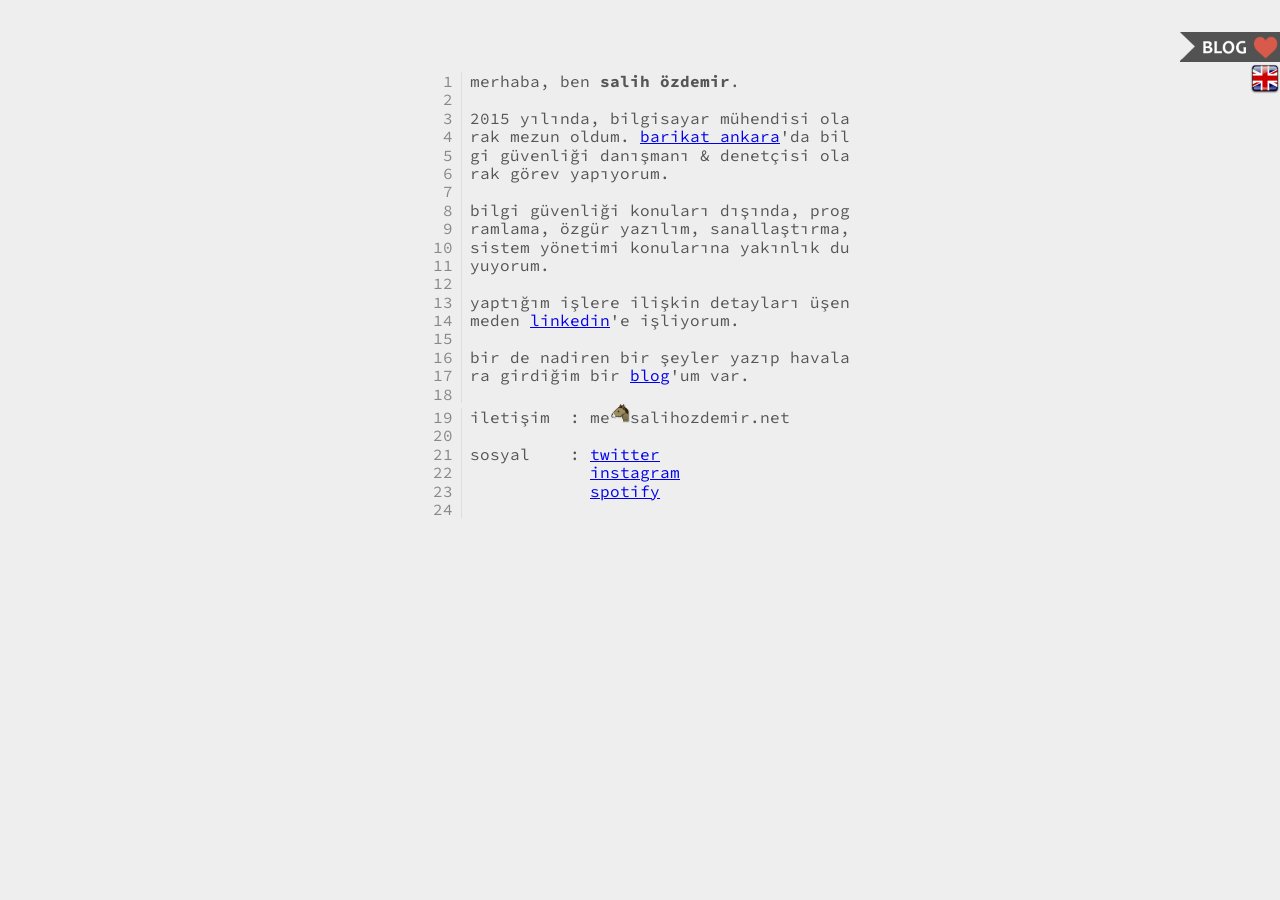
==== index.html @ 4b08b8d2 "typo" ====
<!DOCTYPE html>
<html lang="tr"><head prefix="og:http://ogp.me/ns#"><meta http-equiv="Content-Type" content="text/html; charset=UTF-8">

<meta name="theme-color" content="#4285f4">
<meta name="msapplication-navbutton-color" content="#4285f4">
<meta name="apple-mobile-web-app-status-bar-style" content="#4285f4">
<meta http-equiv="X-UA-Compatible" content="IE=edge">
<meta name="viewport" content="width=device-width">
<title>salih özdemir | ana sayfa</title>
<meta name="description" content="salih özdemir">
<meta name="author" content="salih özdemir">
<meta property="og:url" content="https://salihozdemir.net">
<meta property="og:image" content="https://salihozdemir.net/img/ben.png">
<meta property="og:description" content="kişisel web sayfası">
<meta property="og:title" content="salih özdemir | ana sayfa">
<meta name="twitter:url" content="https://salihozdemir.net">
<meta name="twitter:image" content="https://salihozdemir.net/img/ben.png">
<meta name="twitter:description" content="kişisel web sayfası">
<meta name="twitter:title" content="salih özdemir | ana sayfa">
<link rel="canonical" href="https://salihozdemir.net">
<link rel="image_src" href="https://salihozdemir.net/img/ben.png">
<link rel="shortcut icon" href="https://salihozdemir.net/img/ben.png">

<style>
@import url('https://fonts.googleapis.com/css?family=Source+Code+Pro');
* { margin: 0; padding: 0; }
body { background-color: #eee; color: #555; }
pre { font-family: 'Source Code Pro', monospace; width: 45ch; margin: 4em auto; padding: .5em; line-height: 0; counter-reset: line; }
pre span { display: block; line-height: 1.15rem; }
pre span:before { counter-increment: line; content: counter(line); display: inline-block; border-right: 1px solid #ddd; width: 3ch; padding: 0 .5em; margin-right: .5em; color: #888; text-align: right; }
pre a { cursor: text; }
#no_1 { animation: cursor 1.5s infinite cubic-bezier(1,0,1,0); }
@keyframes cursor { 0% { background-color: #eee; } 20% { background-color: #555; } 40% { background-color: #eee; } 60% { background-color: #eee; } 80% { background-color: #555; } }
</style>
</head>

<body>
<a target="_blank" href="/blog" style="display: inline-block; position: fixed; right: 0; top: 2em; z-index:999999;"><img width="100" height="30" srcset="img/blog_navi.png"></a>
<a href="/en" style="display: inline-block; position: fixed; right: 0; top: 4em; z-index:999999;"><img width="30" height="30" srcset="img/en_navi.png"></a>
<pre>
<span>merhaba, ben <b>salih özdemir</b>.</span>
<span></span>
<span>2015 yılında, bilgisayar mühendisi ola</span>
<span>rak mezun oldum. <a target="_blank" href="http://barikat.com.tr">barikat ankara</a>'da bil</span>
<span>gi güvenliği danışmanı & denetçisi ola</span>
<span>rak görev yapıyorum.</span>
<span></span>
<span>bilgi güvenliği konuları dışında, prog</span>
<span>ramlama, özgür yazılım, sanallaştırma,</span>
<span>sistem yönetimi konularına yakınlık du</span>
<span>yuyorum.</span>
<span></span>
<span>yaptığım işlere ilişkin detayları üşen</span>
<span>meden <a target="_blank" href="https://linkedin.com/in/salihozdemir">linkedin</a>'e işliyorum.</span>
<span></span>
<span>bir de nadiren bir şeyler yazıp havala</span>
<span>ra girdiğim bir <a target="_blank" href="https://salihozdemir.net/blog">blog</a>'um var.</span>
<span></span>
<span>iletişim  : me<img width="20" height="20" srcset="img/at.png">salihozdemir.net</span>
<span></span>
<span>sosyal    : <a target="_blank" href="https://twitter.com/salihozdemir">twitter</a></span>
<span>            <a target="_blank" href="https://instagram.com/salihozd">instagram</a></span>
<span>            <a target="_blank" href="https://open.spotify.com/user/salihozdemir">spotify</a></span>
<span><a id="no_1"> </a></span>
</pre>
</body>

<!-- Global Site Tag (gtag.js) - Google Analytics -->
<script async src="https://www.googletagmanager.com/gtag/js?id=UA-9463930-6"></script>
<script>
  window.dataLayer = window.dataLayer || [];
  function gtag(){dataLayer.push(arguments)};
  gtag('js', new Date());

  gtag('config', 'UA-9463930-6');
</script>

</html>
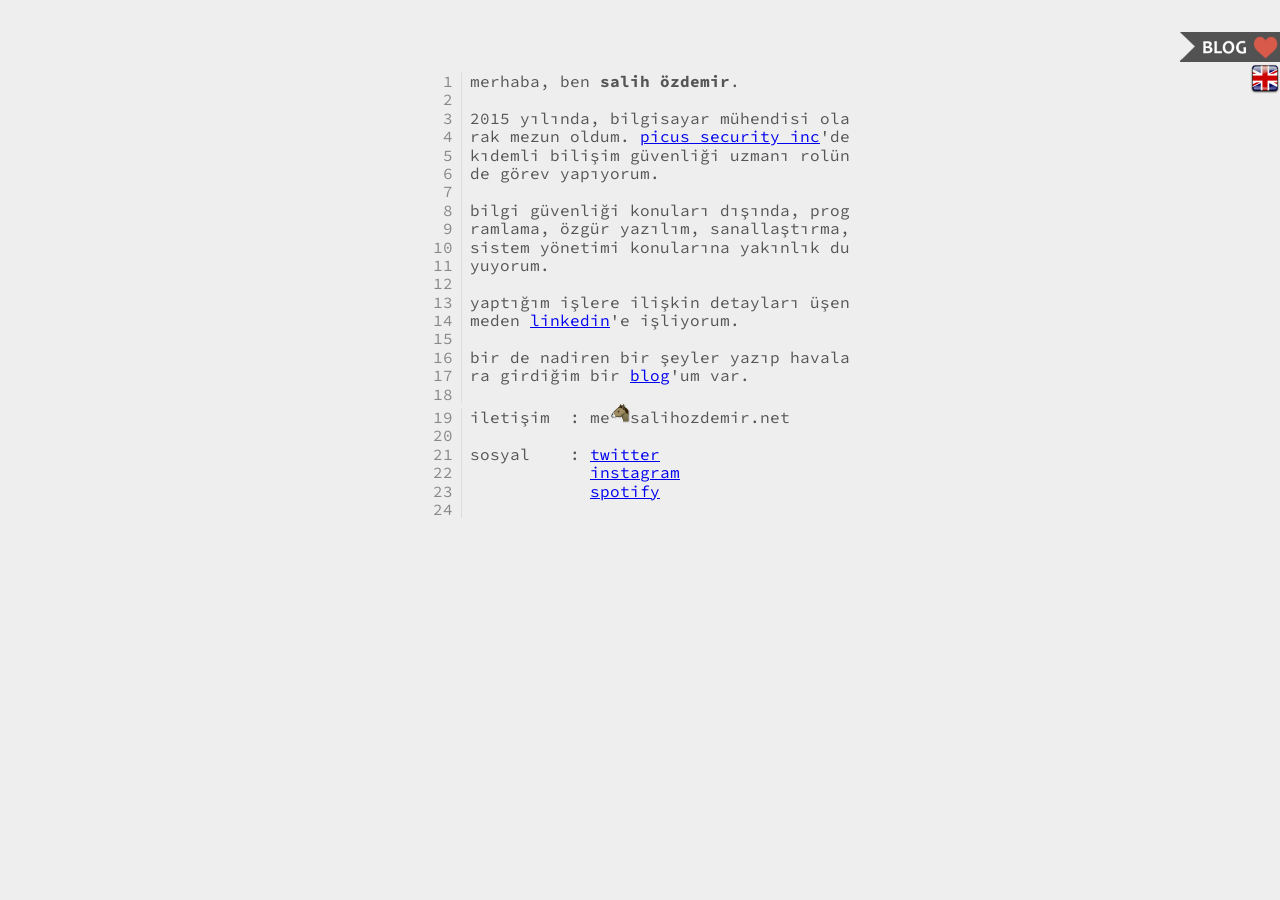
==== commit 8af91a55: "replaced barikat to picus" ====
--- a/index.html
+++ b/index.html
@@ -41,9 +41,9 @@
 <span>merhaba, ben <b>salih özdemir</b>.</span>
 <span></span>
 <span>2015 yılında, bilgisayar mühendisi ola</span>
-<span>rak mezun oldum. <a target="_blank" href="http://barikat.com.tr">barikat ankara</a>'da bil</span>
-<span>gi güvenliği danışmanı & denetçisi ola</span>
-<span>rak görev yapıyorum.</span>
+<span>rak mezun oldum. <a target="_blank" href="https://www.picussecurity.com">picus security inc</a>'de</span>
+<span>kıdemli bilişim güvenliği uzmanı rolün</span>
+<span>de görev yapıyorum.</span>
 <span></span>
 <span>bilgi güvenliği konuları dışında, prog</span>
 <span>ramlama, özgür yazılım, sanallaştırma,</span>
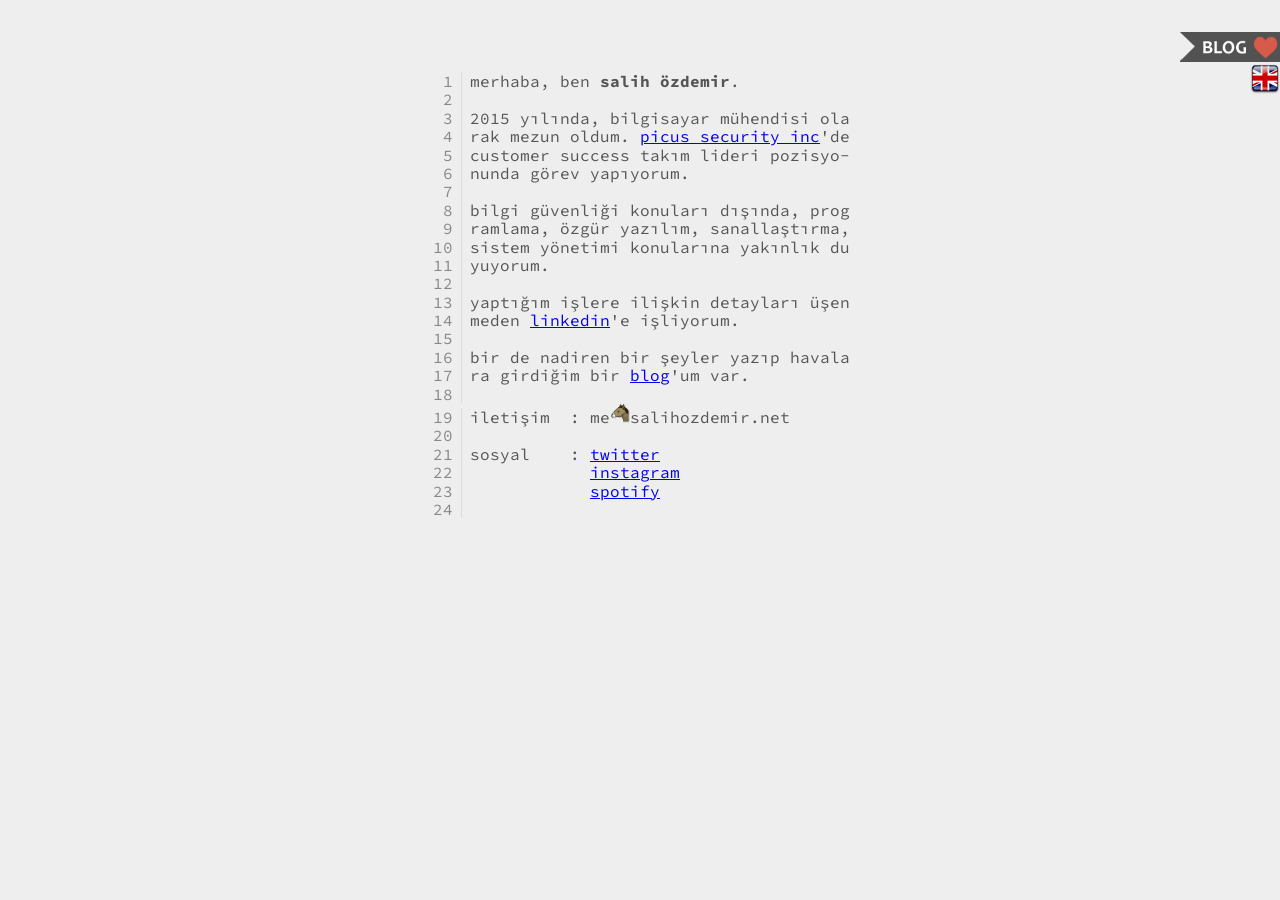
==== commit f7931b21: "cs update" ====
--- a/index.html
+++ b/index.html
@@ -8,6 +8,7 @@
 <meta name="viewport" content="width=device-width">
 <title>salih özdemir | ana sayfa</title>
 <meta name="description" content="salih özdemir">
+<meta name="keywords" content="kastamonu,fen lisesi,samsun,ondokuz mayıs üniversitesi,bilgisayar mühendisi,barikat,picus,bilişim güvenliği,customer success">
 <meta name="author" content="salih özdemir">
 <meta property="og:url" content="https://salihozdemir.net">
 <meta property="og:image" content="https://salihozdemir.net/img/ben.png">
@@ -42,8 +43,8 @@
 <span></span>
 <span>2015 yılında, bilgisayar mühendisi ola</span>
 <span>rak mezun oldum. <a target="_blank" href="https://www.picussecurity.com">picus security inc</a>'de</span>
-<span>kıdemli bilişim güvenliği uzmanı rolün</span>
-<span>de görev yapıyorum.</span>
+<span>customer success takım lideri pozisyo-</span>
+<span>nunda görev yapıyorum.</span>
 <span></span>
 <span>bilgi güvenliği konuları dışında, prog</span>
 <span>ramlama, özgür yazılım, sanallaştırma,</span>
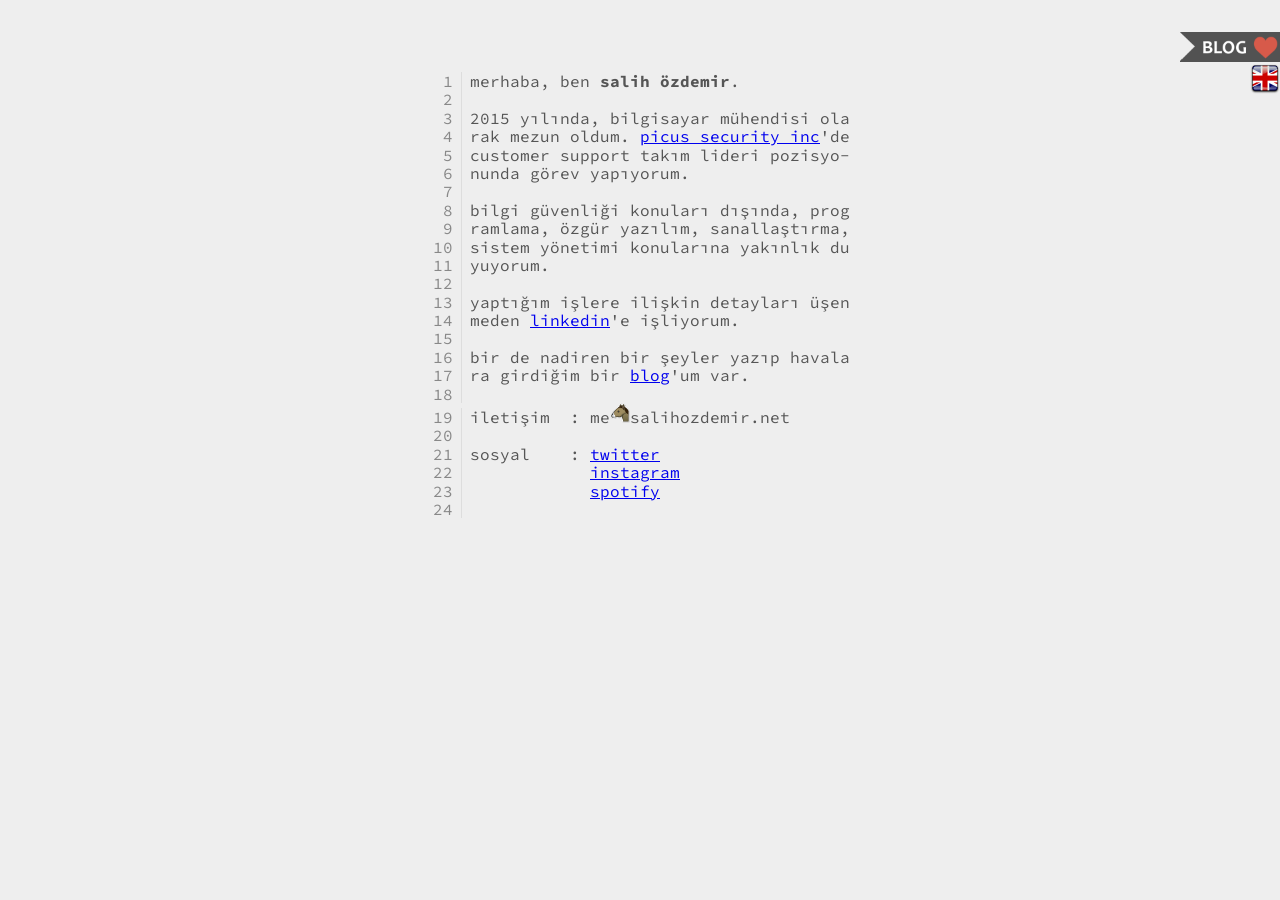
==== commit 316dd313: "support and medium fix" ====
--- a/index.html
+++ b/index.html
@@ -8,7 +8,7 @@
 <meta name="viewport" content="width=device-width">
 <title>salih özdemir | ana sayfa</title>
 <meta name="description" content="salih özdemir">
-<meta name="keywords" content="kastamonu,fen lisesi,samsun,ondokuz mayıs üniversitesi,bilgisayar mühendisi,barikat,picus,bilişim güvenliği,customer success">
+<meta name="keywords" content="kastamonu,fen lisesi,samsun,ondokuz mayıs üniversitesi,bilgisayar mühendisi,barikat,picus,bilişim güvenliği,customer support">
 <meta name="author" content="salih özdemir">
 <meta property="og:url" content="https://salihozdemir.net">
 <meta property="og:image" content="https://salihozdemir.net/img/ben.png">
@@ -36,14 +36,14 @@
 </head>
 
 <body>
-<a target="_blank" href="/blog" style="display: inline-block; position: fixed; right: 0; top: 2em; z-index:999999;"><img width="100" height="30" srcset="img/blog_navi.png"></a>
+<a target="_blank" href="https://medium.com/@salihozd" style="display: inline-block; position: fixed; right: 0; top: 2em; z-index:999999;"><img width="100" height="30" srcset="img/blog_navi.png"></a>
 <a href="/en" style="display: inline-block; position: fixed; right: 0; top: 4em; z-index:999999;"><img width="30" height="30" srcset="img/en_navi.png"></a>
 <pre>
 <span>merhaba, ben <b>salih özdemir</b>.</span>
 <span></span>
 <span>2015 yılında, bilgisayar mühendisi ola</span>
 <span>rak mezun oldum. <a target="_blank" href="https://www.picussecurity.com">picus security inc</a>'de</span>
-<span>customer success takım lideri pozisyo-</span>
+<span>customer support takım lideri pozisyo-</span>
 <span>nunda görev yapıyorum.</span>
 <span></span>
 <span>bilgi güvenliği konuları dışında, prog</span>
@@ -55,7 +55,7 @@
 <span>meden <a target="_blank" href="https://linkedin.com/in/salihozdemir">linkedin</a>'e işliyorum.</span>
 <span></span>
 <span>bir de nadiren bir şeyler yazıp havala</span>
-<span>ra girdiğim bir <a target="_blank" href="https://salihozdemir.net/blog">blog</a>'um var.</span>
+<span>ra girdiğim bir <a target="_blank" href="https://medium.com/@salihozd">blog</a>'um var.</span>
 <span></span>
 <span>iletişim  : me<img width="20" height="20" srcset="img/at.png">salihozdemir.net</span>
 <span></span>
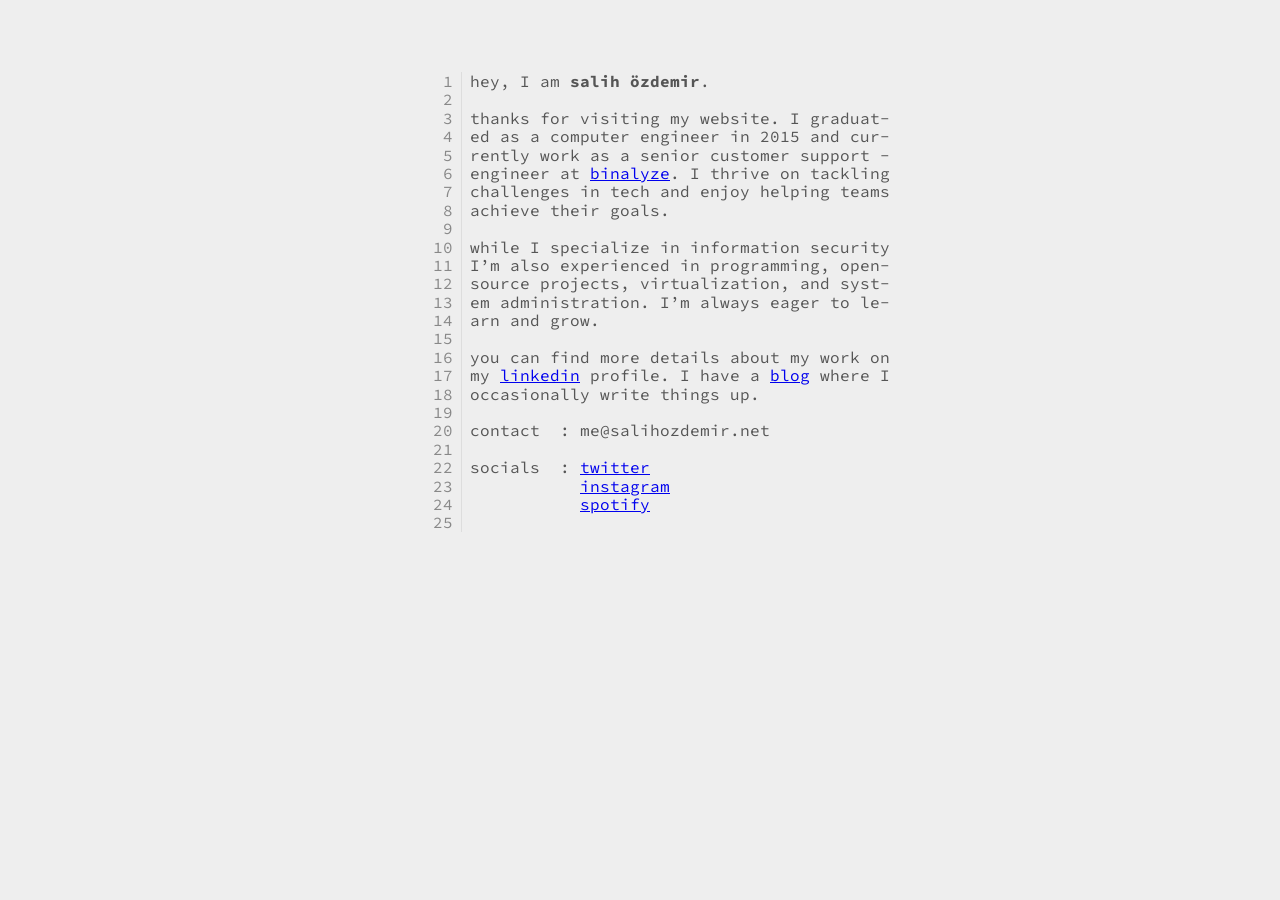
==== commit cdca5c35: "2024 update" ====
--- a/index.html
+++ b/index.html
@@ -1,26 +1,38 @@
 <!DOCTYPE html>
-<html lang="tr"><head prefix="og:http://ogp.me/ns#"><meta http-equiv="Content-Type" content="text/html; charset=UTF-8">
+<html lang="en">
+<head prefix="og:http://ogp.me/ns#">
 
+<!-- Google tag (gtag.js) -->
+<script async src="https://www.googletagmanager.com/gtag/js?id=G-7VYN7JKYNT"></script>
+<script>
+  window.dataLayer = window.dataLayer || [];
+  function gtag(){dataLayer.push(arguments);}
+  gtag('js', new Date());
+
+  gtag('config', 'G-7VYN7JKYNT');
+</script>
+
+<meta http-equiv="Content-Type" content="text/html; charset=UTF-8">
 <meta name="theme-color" content="#4285f4">
 <meta name="msapplication-navbutton-color" content="#4285f4">
 <meta name="apple-mobile-web-app-status-bar-style" content="#4285f4">
 <meta http-equiv="X-UA-Compatible" content="IE=edge">
 <meta name="viewport" content="width=device-width">
-<title>salih özdemir | ana sayfa</title>
+<title>salih özdemir | home page</title>
 <meta name="description" content="salih özdemir">
-<meta name="keywords" content="kastamonu,fen lisesi,samsun,ondokuz mayıs üniversitesi,bilgisayar mühendisi,barikat,picus,bilişim güvenliği,customer support">
+<meta name="keywords" content="kastamonu,fen lisesi,samsun,ondokuz mayıs üniversitesi,computer engineer,barikat,picus,binalyze,ankara,cyber security,auditor,customer support,cisa,iso 27001">
 <meta name="author" content="salih özdemir">
 <meta property="og:url" content="https://salihozdemir.net">
-<meta property="og:image" content="https://salihozdemir.net/img/ben.png">
-<meta property="og:description" content="kişisel web sayfası">
-<meta property="og:title" content="salih özdemir | ana sayfa">
+<meta property="og:image" content="https://salihozdemir.net/img/me.png">
+<meta property="og:description" content="personal web site">
+<meta property="og:title" content="salih özdemir | home page">
 <meta name="twitter:url" content="https://salihozdemir.net">
-<meta name="twitter:image" content="https://salihozdemir.net/img/ben.png">
-<meta name="twitter:description" content="kişisel web sayfası">
-<meta name="twitter:title" content="salih özdemir | ana sayfa">
+<meta name="twitter:image" content="https://salihozdemir.net/img/me.png">
+<meta name="twitter:description" content="personal web site">
+<meta name="twitter:title" content="salih özdemir | home page">
 <link rel="canonical" href="https://salihozdemir.net">
-<link rel="image_src" href="https://salihozdemir.net/img/ben.png">
-<link rel="shortcut icon" href="https://salihozdemir.net/img/ben.png">
+<link rel="image_src" href="https://salihozdemir.net/img/me.png">
+<link rel="shortcut icon" href="https://salihozdemir.net/img/me.png">
 
 <style>
 @import url('https://fonts.googleapis.com/css?family=Source+Code+Pro');
@@ -36,45 +48,32 @@
 </head>
 
 <body>
-<a target="_blank" href="https://medium.com/@salihozd" style="display: inline-block; position: fixed; right: 0; top: 2em; z-index:999999;"><img width="100" height="30" srcset="img/blog_navi.png"></a>
-<a href="/en" style="display: inline-block; position: fixed; right: 0; top: 4em; z-index:999999;"><img width="30" height="30" srcset="img/en_navi.png"></a>
 <pre>
-<span>merhaba, ben <b>salih özdemir</b>.</span>
+<span>hey, I am <b>salih özdemir</b>.</span>
 <span></span>
-<span>2015 yılında, bilgisayar mühendisi ola</span>
-<span>rak mezun oldum. <a target="_blank" href="https://www.picussecurity.com">picus security inc</a>'de</span>
-<span>customer support takım lideri pozisyo-</span>
-<span>nunda görev yapıyorum.</span>
+<span>thanks for visiting my website. I graduat-</span>
+<span>ed as a computer engineer in 2015 and cur-</span>
+<span>rently work as a senior customer support -</span>
+<span>engineer at <a target="_blank" href="https://www.binalyze.com/">binalyze</a>. I thrive on tackling</span>
+<span>challenges in tech and enjoy helping teams</span>
+<span>achieve their goals.</span>
 <span></span>
-<span>bilgi güvenliği konuları dışında, prog</span>
-<span>ramlama, özgür yazılım, sanallaştırma,</span>
-<span>sistem yönetimi konularına yakınlık du</span>
-<span>yuyorum.</span>
+<span>while I specialize in information security</span>
+<span>I’m also experienced in programming, open-</span>
+<span>source projects, virtualization, and syst-</span>
+<span>em administration. I’m always eager to le-</span>
+<span>arn and grow.</span>
 <span></span>
-<span>yaptığım işlere ilişkin detayları üşen</span>
-<span>meden <a target="_blank" href="https://linkedin.com/in/salihozdemir">linkedin</a>'e işliyorum.</span>
+<span>you can find more details about my work on</span>
+<span>my <a target="_blank" href="https://linkedin.com/in/salihozdemir">linkedin</a> profile. I have a <a target="_blank" href="https://medium.com/@salihozd">blog</a> where I</span>
+<span>occasionally write things up.</span>
 <span></span>
-<span>bir de nadiren bir şeyler yazıp havala</span>
-<span>ra girdiğim bir <a target="_blank" href="https://medium.com/@salihozd">blog</a>'um var.</span>
+<span>contact  : me@salihozdemir.net</span>
 <span></span>
-<span>iletişim  : me<img width="20" height="20" srcset="img/at.png">salihozdemir.net</span>
-<span></span>
-<span>sosyal    : <a target="_blank" href="https://twitter.com/salihozdemir">twitter</a></span>
-<span>            <a target="_blank" href="https://instagram.com/salihozd">instagram</a></span>
-<span>            <a target="_blank" href="https://open.spotify.com/user/salihozdemir">spotify</a></span>
+<span>socials  : <a target="_blank" href="https://twitter.com/salihozdemir">twitter</a></span>
+<span>           <a target="_blank" href="https://instagram.com/salihozd">instagram</a></span>
+<span>           <a target="_blank" href="https://open.spotify.com/user/salihozdemir">spotify</a></span>
 <span><a id="no_1"> </a></span>
 </pre>
 </body>
-
-<!-- Global Site Tag (gtag.js) - Google Analytics -->
-<script async src="https://www.googletagmanager.com/gtag/js?id=UA-9463930-6"></script>
-<script>
-  window.dataLayer = window.dataLayer || [];
-  function gtag(){dataLayer.push(arguments)};
-  gtag('js', new Date());
-
-  gtag('config', 'UA-9463930-6');
-</script>
-
-</html>
-
+</html>
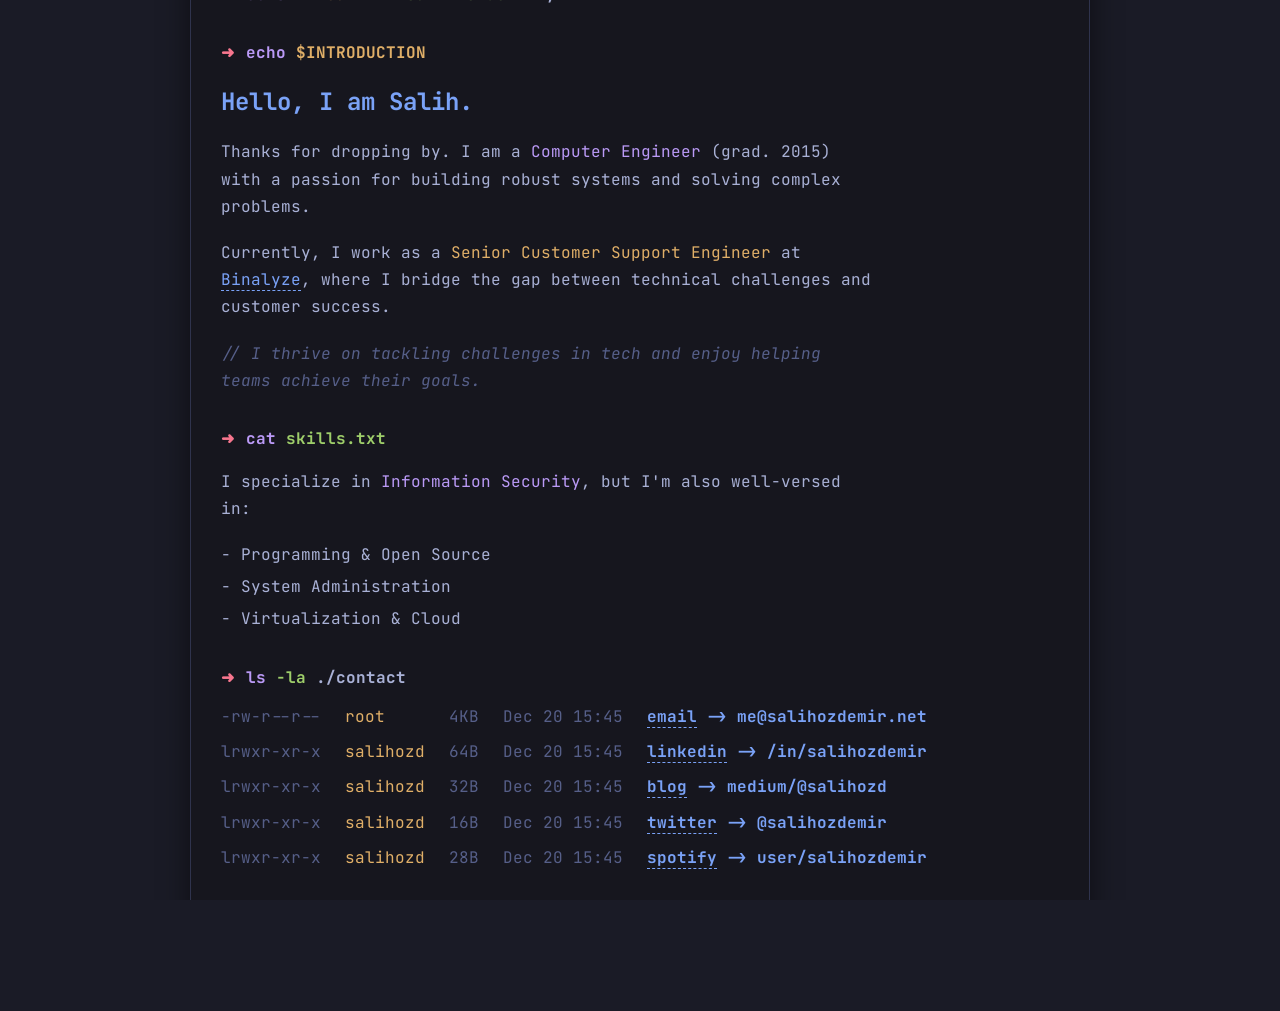
==== commit 02bb6c79: "new look" ====
--- a/index.html
+++ b/index.html
@@ -1,79 +1,191 @@
 <!DOCTYPE html>
 <html lang="en">
-<head prefix="og:http://ogp.me/ns#">
 
-<!-- Google tag (gtag.js) -->
-<script async src="https://www.googletagmanager.com/gtag/js?id=G-7VYN7JKYNT"></script>
-<script>
-  window.dataLayer = window.dataLayer || [];
-  function gtag(){dataLayer.push(arguments);}
-  gtag('js', new Date());
+<head>
+    <meta charset="UTF-8">
+    <meta name="viewport" content="width=device-width, initial-scale=1.0">
+    <meta http-equiv="X-UA-Compatible" content="IE=edge">
 
-  gtag('config', 'G-7VYN7JKYNT');
-</script>
+    <title>Salih Özdemir | Computer Engineer</title>
 
-<meta http-equiv="Content-Type" content="text/html; charset=UTF-8">
-<meta name="theme-color" content="#4285f4">
-<meta name="msapplication-navbutton-color" content="#4285f4">
-<meta name="apple-mobile-web-app-status-bar-style" content="#4285f4">
-<meta http-equiv="X-UA-Compatible" content="IE=edge">
-<meta name="viewport" content="width=device-width">
-<title>salih özdemir | home page</title>
-<meta name="description" content="salih özdemir">
-<meta name="keywords" content="kastamonu,fen lisesi,samsun,ondokuz mayıs üniversitesi,computer engineer,barikat,picus,binalyze,ankara,cyber security,auditor,customer support,cisa,iso 27001">
-<meta name="author" content="salih özdemir">
-<meta property="og:url" content="https://salihozdemir.net">
-<meta property="og:image" content="https://salihozdemir.net/img/me.png">
-<meta property="og:description" content="personal web site">
-<meta property="og:title" content="salih özdemir | home page">
-<meta name="twitter:url" content="https://salihozdemir.net">
-<meta name="twitter:image" content="https://salihozdemir.net/img/me.png">
-<meta name="twitter:description" content="personal web site">
-<meta name="twitter:title" content="salih özdemir | home page">
-<link rel="canonical" href="https://salihozdemir.net">
-<link rel="image_src" href="https://salihozdemir.net/img/me.png">
-<link rel="shortcut icon" href="https://salihozdemir.net/img/me.png">
+    <!-- Meta Tags -->
+    <meta name="description" content="Salih Özdemir - Computer Engineer & Cybersecurity Professional.">
+    <meta name="keywords"
+        content="computer engineer, cyber security, auditor, customer support, cisa, iso 27001, binalyze, barikat, picus, ankara">
+    <meta name="author" content="Salih Özdemir">
+    <meta name="theme-color" content="#1a1b26">
 
-<style>
-@import url('https://fonts.googleapis.com/css?family=Source+Code+Pro');
-* { margin: 0; padding: 0; }
-body { background-color: #eee; color: #555; }
-pre { font-family: 'Source Code Pro', monospace; width: 45ch; margin: 4em auto; padding: .5em; line-height: 0; counter-reset: line; }
-pre span { display: block; line-height: 1.15rem; }
-pre span:before { counter-increment: line; content: counter(line); display: inline-block; border-right: 1px solid #ddd; width: 3ch; padding: 0 .5em; margin-right: .5em; color: #888; text-align: right; }
-pre a { cursor: text; }
-#no_1 { animation: cursor 1.5s infinite cubic-bezier(1,0,1,0); }
-@keyframes cursor { 0% { background-color: #eee; } 20% { background-color: #555; } 40% { background-color: #eee; } 60% { background-color: #eee; } 80% { background-color: #555; } }
-</style>
+    <!-- Open Graph -->
+    <meta property="og:title" content="Salih Özdemir | Computer Engineer">
+    <meta property="og:description" content="Welcome to my terminal. Personal website of Salih Özdemir.">
+    <meta property="og:url" content="https://salihozdemir.net">
+    <meta property="og:image" content="https://salihozdemir.net/img/me.png">
+
+    <!-- Fonts -->
+    <link rel="preconnect" href="https://fonts.googleapis.com">
+    <link rel="preconnect" href="https://fonts.gstatic.com" crossorigin>
+    <link href="https://fonts.googleapis.com/css2?family=JetBrains+Mono:wght@400;700&display=swap" rel="stylesheet">
+
+    <!-- Favicon -->
+    <link rel="shortcut icon" href="img/me.png">
+
+    <!-- Styles -->
+    <link rel="stylesheet" href="css/style.css">
+
+    <!-- Google tag (gtag.js) -->
+    <script async src="https://www.googletagmanager.com/gtag/js?id=G-7VYN7JKYNT"></script>
+    <script>
+        window.dataLayer = window.dataLayer || [];
+        function gtag() { dataLayer.push(arguments); }
+        gtag('js', new Date());
+        gtag('config', 'G-7VYN7JKYNT');
+    </script>
 </head>
 
 <body>
-<pre>
-<span>hey, I am <b>salih özdemir</b>.</span>
-<span></span>
-<span>thanks for visiting my website. I graduat-</span>
-<span>ed as a computer engineer in 2015 and cur-</span>
-<span>rently work as a senior customer support -</span>
-<span>engineer at <a target="_blank" href="https://www.binalyze.com/">binalyze</a>. I thrive on tackling</span>
-<span>challenges in tech and enjoy helping teams</span>
-<span>achieve their goals.</span>
-<span></span>
-<span>while I specialize in information security</span>
-<span>I’m also experienced in programming, open-</span>
-<span>source projects, virtualization, and syst-</span>
-<span>em administration. I’m always eager to le-</span>
-<span>arn and grow.</span>
-<span></span>
-<span>you can find more details about my work on</span>
-<span>my <a target="_blank" href="https://linkedin.com/in/salihozdemir">linkedin</a> profile. I have a <a target="_blank" href="https://medium.com/@salihozd">blog</a> where I</span>
-<span>occasionally write things up.</span>
-<span></span>
-<span>contact  : me@salihozdemir.net</span>
-<span></span>
-<span>socials  : <a target="_blank" href="https://twitter.com/salihozdemir">twitter</a></span>
-<span>           <a target="_blank" href="https://instagram.com/salihozd">instagram</a></span>
-<span>           <a target="_blank" href="https://open.spotify.com/user/salihozdemir">spotify</a></span>
-<span><a id="no_1"> </a></span>
-</pre>
+
+    <main class="terminal-window">
+        <header class="terminal-header">
+            <div class="terminal-buttons">
+                <div class="circle red"></div>
+                <div class="circle yellow"></div>
+                <div class="circle green"></div>
+            </div>
+            <div class="terminal-title">guest@salihozdemir.net: ~</div>
+        </header>
+
+        <div class="terminal-body">
+
+            <!-- Interaction 1 -->
+            <div class="terminal-interaction">
+                <div class="command-line">
+                    <span class="prompt">➜</span>
+                    <span class="command">
+                        <span class="keyword">const</span> <span class="variable">whoami</span> = <span
+                            class="string">"Salih Özdemir"</span>;
+                    </span>
+                </div>
+                <!-- No visible output for variable declaration, moving to next command -->
+            </div>
+
+            <!-- Interaction 2 -->
+            <div class="terminal-interaction">
+                <div class="command-line">
+                    <span class="prompt">➜</span>
+                    <span class="command">
+                        <span class="keyword">echo</span> <span class="variable">$INTRODUCTION</span>
+                    </span>
+                </div>
+                <div class="output-block">
+                    <h1>Hello, I am Salih.</h1>
+                    <p>
+                        Thanks for dropping by. I am a <span class="keyword">Computer Engineer</span> (grad. 2015) with
+                        a passion for building robust systems and solving complex problems.
+                    </p>
+                    <p>
+                        Currently, I work as a <span class="variable">Senior Customer Support Engineer</span> at <a
+                            target="_blank" href="https://www.binalyze.com/">Binalyze</a>, where I bridge the gap
+                        between technical challenges and customer success.
+                    </p>
+                    <p class="comment">
+                        // I thrive on tackling challenges in tech and enjoy helping teams achieve their goals.
+                    </p>
+                </div>
+            </div>
+
+            <!-- Interaction 3 -->
+            <div class="terminal-interaction">
+                <div class="command-line">
+                    <span class="prompt">➜</span>
+                    <span class="command">
+                        <span class="keyword">cat</span> <span class="string">skills.txt</span>
+                    </span>
+                </div>
+                <div class="output-block">
+                    <p>
+                        I specialize in <span class="keyword">Information Security</span>, but I'm also well-versed in:
+                    </p>
+                    <ul>
+                        <li>- Programming & Open Source</li>
+                        <li>- System Administration</li>
+                        <li>- Virtualization & Cloud</li>
+                    </ul>
+                </div>
+            </div>
+
+            <!-- Interaction 4 -->
+            <div class="terminal-interaction">
+                <div class="command-line">
+                    <span class="prompt">➜</span>
+                    <span class="command">
+                        <span class="keyword">ls</span> <span class="string">-la</span> ./contact
+                    </span>
+                </div>
+                <div class="output-block">
+                    <div class="file-list">
+                        <!-- File 1 -->
+                        <div class="file-row">
+                            <span class="permissions">-rw-r--r--</span>
+                            <span class="user">root</span>
+                            <span class="size">4KB</span>
+                            <span class="date">Dec 20 15:45</span>
+                            <span class="file-name"><a href="mailto:me@salihozdemir.net">email</a> ->
+                                me@salihozdemir.net</span>
+                        </div>
+                        <!-- File 2 -->
+                        <div class="file-row">
+                            <span class="permissions">lrwxr-xr-x</span>
+                            <span class="user">salihozd</span>
+                            <span class="size">64B</span>
+                            <span class="date">Dec 20 15:45</span>
+                            <span class="file-name"><a target="_blank"
+                                    href="https://linkedin.com/in/salihozdemir">linkedin</a> -> /in/salihozdemir</span>
+                        </div>
+                        <!-- File 3 -->
+                        <div class="file-row">
+                            <span class="permissions">lrwxr-xr-x</span>
+                            <span class="user">salihozd</span>
+                            <span class="size">32B</span>
+                            <span class="date">Dec 20 15:45</span>
+                            <span class="file-name"><a target="_blank" href="https://medium.com/@salihozd">blog</a> ->
+                                medium/@salihozd</span>
+                        </div>
+                        <!-- File 4 -->
+                        <div class="file-row">
+                            <span class="permissions">lrwxr-xr-x</span>
+                            <span class="user">salihozd</span>
+                            <span class="size">16B</span>
+                            <span class="date">Dec 20 15:45</span>
+                            <span class="file-name"><a target="_blank"
+                                    href="https://twitter.com/salihozdemir">twitter</a> -> @salihozdemir</span>
+                        </div>
+                        <!-- File 5 -->
+                        <div class="file-row">
+                            <span class="permissions">lrwxr-xr-x</span>
+                            <span class="user">salihozd</span>
+                            <span class="size">28B</span>
+                            <span class="date">Dec 20 15:45</span>
+                            <span class="file-name"><a target="_blank"
+                                    href="https://open.spotify.com/user/salihozdemir">spotify</a> ->
+                                user/salihozdemir</span>
+                        </div>
+                    </div>
+                </div>
+            </div>
+
+            <!-- New Prompt -->
+            <div class="terminal-interaction">
+                <div class="command-line">
+                    <span class="prompt">➜</span>
+                    <span class="cursor-container">
+                        <span class="cursor"></span>
+                    </span>
+                </div>
+            </div>
+
+        </div>
+    </main>
+
 </body>
+
 </html>
--- a/css/style.css
+++ b/css/style.css
@@ -0,0 +1,307 @@
+:root {
+    --bg-color: #1a1b26;
+    /* Dark terminal background (Tokyo Night / Nord style) */
+    --text-color: #a9b1d6;
+    /* Softer white for text */
+    --accent-color: #7aa2f7;
+    /* Nice blue for links/highlights */
+    --keyword-color: #bb9af7;
+    /* Purple for keywords like 'const', 'function' */
+    --string-color: #9ece6a;
+    /* Green for strings */
+    --cursor-color: #c0caf5;
+    --prompt-color: #f7768e;
+    /* Pinkish for the prompt symbol */
+    --font-stack: 'JetBrains Mono', 'Fira Code', 'Source Code Pro', monospace;
+    --container-width: 900px;
+}
+
+*,
+*::before,
+*::after {
+    box-sizing: border-box;
+}
+
+html,
+body {
+    margin: 0;
+    padding: 0;
+    width: 100%;
+    height: 100%;
+    background-color: var(--bg-color);
+    color: var(--text-color);
+    font-family: var(--font-stack);
+    font-size: 16px;
+    line-height: 1.6;
+    overflow-x: hidden;
+}
+
+body {
+    display: flex;
+    justify-content: center;
+    align-items: center;
+    min-height: 100vh;
+    padding: 20px;
+}
+
+/* Terminal Container */
+.terminal-window {
+    width: 100%;
+    max-width: var(--container-width);
+    background-color: #16161e;
+    /* Slightly darker than bg for window effect */
+    border-radius: 8px;
+    box-shadow: 0 10px 30px rgba(0, 0, 0, 0.5);
+    border: 1px solid #2f334d;
+    overflow: hidden;
+    animation: fadeIn 0.5s ease-out;
+}
+
+.terminal-header {
+    background-color: #1a1b26;
+    padding: 10px 15px;
+    display: flex;
+    align-items: center;
+    border-bottom: 1px solid #2f334d;
+}
+
+.terminal-buttons {
+    display: flex;
+    gap: 8px;
+}
+
+.circle {
+    width: 12px;
+    height: 12px;
+    border-radius: 50%;
+}
+
+.red {
+    background-color: #ff5f56;
+}
+
+.yellow {
+    background-color: #ffbd2e;
+}
+
+.green {
+    background-color: #27c93f;
+}
+
+.terminal-title {
+    margin-left: 15px;
+    color: #565f89;
+    font-size: 0.85rem;
+}
+
+.terminal-body {
+    padding: 30px;
+    overflow-y: auto;
+}
+
+/* Typography & Elements */
+h1 {
+    font-size: 1.5rem;
+    color: var(--accent-color);
+    margin-bottom: 1rem;
+    font-weight: 700;
+}
+
+p {
+    margin-bottom: 1.2rem;
+    max-width: 65ch;
+}
+
+ul {
+    list-style: none;
+    /* Remove default bullets */
+    padding-left: 0;
+    margin: 0;
+}
+
+li {
+    margin-bottom: 0.3rem;
+}
+
+a {
+    color: var(--accent-color);
+    text-decoration: none;
+    border-bottom: 1px dashed var(--accent-color);
+    transition: all 0.2s ease;
+}
+
+a:hover {
+    color: var(--keyword-color);
+    border-bottom-style: solid;
+}
+
+/* Code Syntax Styling for regular text */
+.keyword {
+    color: var(--keyword-color);
+}
+
+.string {
+    color: var(--string-color);
+}
+
+.variable {
+    color: #e0af68;
+}
+
+/* Orange/Yellow */
+.comment {
+    color: #565f89;
+    font-style: italic;
+}
+
+.prompt {
+    color: var(--prompt-color);
+    margin-right: 10px;
+    user-select: none;
+}
+
+/* Command & Output Distinction */
+.terminal-interaction {
+    margin-bottom: 2rem;
+}
+
+.command-line {
+    display: flex;
+    align-items: center;
+    margin-bottom: 0.8rem;
+    font-weight: 700;
+}
+
+.command-line .prompt {
+    color: var(--prompt-color);
+    margin-right: 12px;
+    user-select: none;
+}
+
+.output-block {
+    margin-left: 0;
+    /* Keep it aligned with left or slightly indented if preferred */
+    color: var(--text-color);
+    line-height: 1.7;
+}
+
+/* File Listing Styling for 'ls -la' */
+.file-list {
+    display: grid;
+    grid-template-columns: auto auto auto auto 1fr;
+    gap: 0.5rem 1.5rem;
+    font-family: inherit;
+    color: var(--text-color);
+}
+
+.file-row {
+    display: contents;
+    transition: color 0.2s;
+}
+
+.file-row:hover .file-name a {
+    text-decoration: underline;
+    color: var(--keyword-color);
+}
+
+.permissions {
+    color: #565f89;
+}
+
+.user {
+    color: #e0af68;
+}
+
+.size {
+    color: #565f89;
+    text-align: right;
+}
+
+.date {
+    color: #565f89;
+}
+
+.file-name {
+    color: var(--accent-color);
+    font-weight: bold;
+}
+
+.file-name a {
+    text-decoration: none;
+    color: inherit;
+}
+
+/* Grid for social links (Removed old .social-list) */
+
+/* Cursor Animation */
+.cursor-container {
+    display: inline-block;
+}
+
+.cursor {
+    display: inline-block;
+    width: 10px;
+    height: 1.2em;
+    background-color: var(--cursor-color);
+    vertical-align: text-bottom;
+    animation: blink 1s step-end infinite;
+}
+
+@keyframes blink {
+
+    0%,
+    100% {
+        opacity: 1;
+    }
+
+    50% {
+        opacity: 0;
+    }
+}
+
+@keyframes fadeIn {
+    from {
+        opacity: 0;
+        transform: translateY(10px);
+    }
+
+    to {
+        opacity: 1;
+        transform: translateY(0);
+    }
+}
+
+/* Responsive */
+@media (max-width: 650px) {
+    body {
+        padding: 5px;
+    }
+
+    .terminal-window {
+        min-height: 90vh;
+    }
+
+    .terminal-body {
+        padding: 15px;
+    }
+
+    .file-list {
+        display: flex;
+        flex-direction: column;
+        gap: 0.8rem;
+    }
+
+    .permissions,
+    .user,
+    .size,
+    .date {
+        display: none;
+        /* Hide extra details on mobile for cleaner look */
+    }
+
+    .file-row::before {
+        content: "-> ";
+        color: var(--prompt-color);
+        margin-right: 5px;
+    }
+}
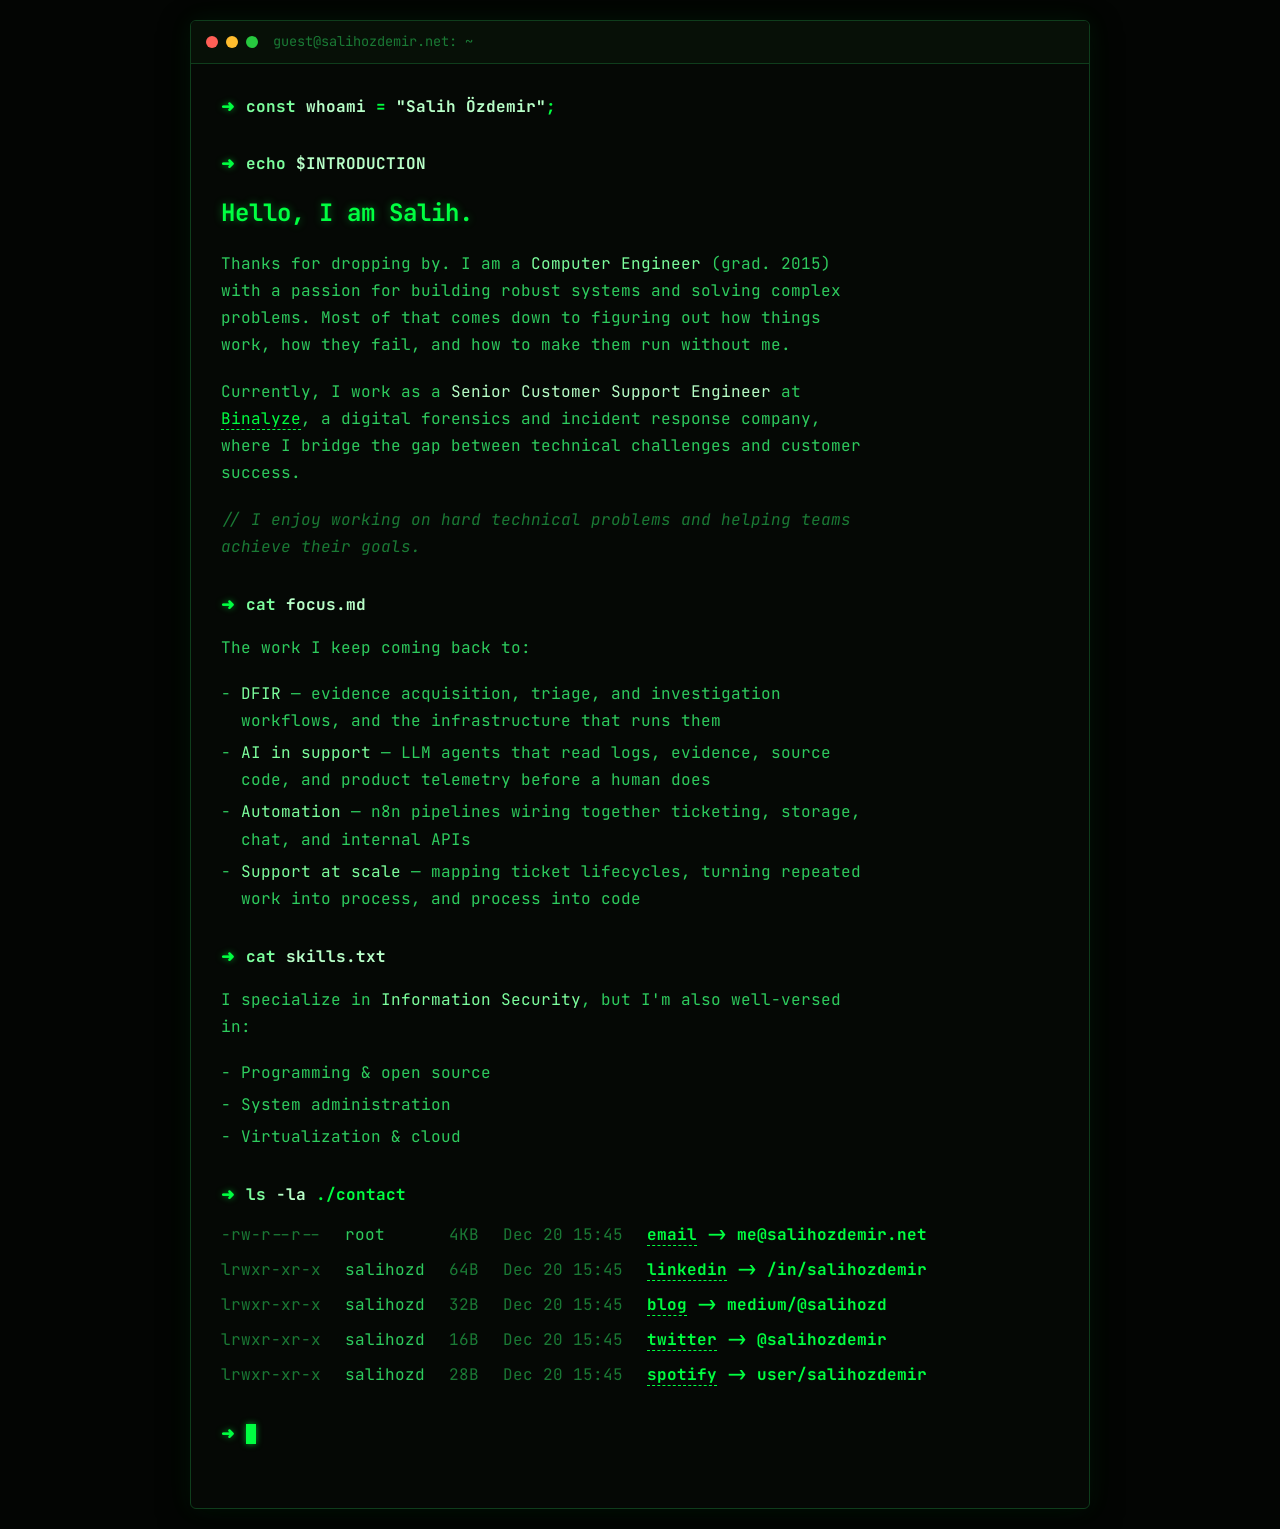
==== commit 3574f82f: "Switch to matrix green theme, fix mobile layout, update content" ====
--- a/index.html
+++ b/index.html
@@ -13,7 +13,7 @@
     <meta name="keywords"
         content="computer engineer, cyber security, auditor, customer support, cisa, iso 27001, binalyze, barikat, picus, ankara">
     <meta name="author" content="Salih Özdemir">
-    <meta name="theme-color" content="#1a1b26">
+    <meta name="theme-color" content="#050805">
 
     <!-- Open Graph -->
     <meta property="og:title" content="Salih Özdemir | Computer Engineer">
@@ -80,15 +80,17 @@
                     <h1>Hello, I am Salih.</h1>
                     <p>
                         Thanks for dropping by. I am a <span class="keyword">Computer Engineer</span> (grad. 2015) with
-                        a passion for building robust systems and solving complex problems.
+                        a passion for building robust systems and solving complex problems. Most of that comes down to
+                        figuring out how things work, how they fail, and how to make them run without me.
                     </p>
                     <p>
                         Currently, I work as a <span class="variable">Senior Customer Support Engineer</span> at <a
-                            target="_blank" href="https://www.binalyze.com/">Binalyze</a>, where I bridge the gap
-                        between technical challenges and customer success.
+                            target="_blank" href="https://www.binalyze.com/">Binalyze</a>, a digital forensics and
+                        incident response company, where I bridge the gap between technical challenges and customer
+                        success.
                     </p>
                     <p class="comment">
-                        // I thrive on tackling challenges in tech and enjoy helping teams achieve their goals.
+                        // I enjoy working on hard technical problems and helping teams achieve their goals.
                     </p>
                 </div>
             </div>
@@ -98,6 +100,31 @@
                 <div class="command-line">
                     <span class="prompt">➜</span>
                     <span class="command">
+                        <span class="keyword">cat</span> <span class="string">focus.md</span>
+                    </span>
+                </div>
+                <div class="output-block">
+                    <p>
+                        The work I keep coming back to:
+                    </p>
+                    <ul>
+                        <li>- <span class="keyword">DFIR</span> — evidence acquisition, triage, and investigation
+                            workflows, and the infrastructure that runs them</li>
+                        <li>- <span class="keyword">AI in support</span> — LLM agents that read logs, evidence, source
+                            code, and product telemetry before a human does</li>
+                        <li>- <span class="keyword">Automation</span> — n8n pipelines wiring together ticketing,
+                            storage, chat, and internal APIs</li>
+                        <li>- <span class="keyword">Support at scale</span> — mapping ticket lifecycles, turning
+                            repeated work into process, and process into code</li>
+                    </ul>
+                </div>
+            </div>
+
+            <!-- Interaction 4 -->
+            <div class="terminal-interaction">
+                <div class="command-line">
+                    <span class="prompt">➜</span>
+                    <span class="command">
                         <span class="keyword">cat</span> <span class="string">skills.txt</span>
                     </span>
                 </div>
@@ -106,14 +133,14 @@
                         I specialize in <span class="keyword">Information Security</span>, but I'm also well-versed in:
                     </p>
                     <ul>
-                        <li>- Programming & Open Source</li>
-                        <li>- System Administration</li>
-                        <li>- Virtualization & Cloud</li>
+                        <li>- Programming & open source</li>
+                        <li>- System administration</li>
+                        <li>- Virtualization & cloud</li>
                     </ul>
                 </div>
             </div>
 
-            <!-- Interaction 4 -->
+            <!-- Interaction 5 -->
             <div class="terminal-interaction">
                 <div class="command-line">
                     <span class="prompt">➜</span>
--- a/css/style.css
+++ b/css/style.css
@@ -1,17 +1,23 @@
 :root {
-    --bg-color: #1a1b26;
-    /* Dark terminal background (Tokyo Night / Nord style) */
-    --text-color: #a9b1d6;
-    /* Softer white for text */
-    --accent-color: #7aa2f7;
-    /* Nice blue for links/highlights */
-    --keyword-color: #bb9af7;
-    /* Purple for keywords like 'const', 'function' */
-    --string-color: #9ece6a;
-    /* Green for strings */
-    --cursor-color: #c0caf5;
-    --prompt-color: #f7768e;
-    /* Pinkish for the prompt symbol */
+    /* Matrix green-on-black shell palette */
+    --bg-color: #030503;
+    /* Page background, near black */
+    --window-bg: #050805;
+    /* Terminal window background */
+    --border-color: #0f3d1c;
+    --text-color: #2ecc5e;
+    /* Main phosphor green */
+    --bright-green: #00ff41;
+    /* Prompt, headings, highlights */
+    --pale-green: #b8ffc8;
+    /* Strings, emphasized text */
+    --dim-green: #1a7a35;
+    /* Comments, metadata */
+    --accent-color: #00ff41;
+    --keyword-color: #7dff9e;
+    --string-color: #b8ffc8;
+    --cursor-color: #00ff41;
+    --prompt-color: #00ff41;
     --font-stack: 'JetBrains Mono', 'Fira Code', 'Source Code Pro', monospace;
     --container-width: 900px;
 }
@@ -27,7 +33,6 @@
     margin: 0;
     padding: 0;
     width: 100%;
-    height: 100%;
     background-color: var(--bg-color);
     color: var(--text-color);
     font-family: var(--font-stack);
@@ -38,8 +43,6 @@
 
 body {
     display: flex;
-    justify-content: center;
-    align-items: center;
     min-height: 100vh;
     padding: 20px;
 }
@@ -48,26 +51,28 @@
 .terminal-window {
     width: 100%;
     max-width: var(--container-width);
-    background-color: #16161e;
-    /* Slightly darker than bg for window effect */
-    border-radius: 8px;
-    box-shadow: 0 10px 30px rgba(0, 0, 0, 0.5);
-    border: 1px solid #2f334d;
+    /* margin auto centers both ways without clipping tall content */
+    margin: auto;
+    background-color: var(--window-bg);
+    border-radius: 6px;
+    box-shadow: 0 0 25px rgba(0, 255, 65, 0.07), 0 10px 30px rgba(0, 0, 0, 0.6);
+    border: 1px solid var(--border-color);
     overflow: hidden;
     animation: fadeIn 0.5s ease-out;
 }
 
 .terminal-header {
-    background-color: #1a1b26;
+    background-color: #071007;
     padding: 10px 15px;
     display: flex;
     align-items: center;
-    border-bottom: 1px solid #2f334d;
+    border-bottom: 1px solid var(--border-color);
 }
 
 .terminal-buttons {
     display: flex;
     gap: 8px;
+    flex-shrink: 0;
 }
 
 .circle {
@@ -90,19 +95,24 @@
 
 .terminal-title {
     margin-left: 15px;
-    color: #565f89;
+    color: var(--dim-green);
     font-size: 0.85rem;
+    white-space: nowrap;
+    overflow: hidden;
+    text-overflow: ellipsis;
 }
 
 .terminal-body {
     padding: 30px;
     overflow-y: auto;
+    overflow-wrap: break-word;
 }
 
 /* Typography & Elements */
 h1 {
     font-size: 1.5rem;
-    color: var(--accent-color);
+    color: var(--bright-green);
+    text-shadow: 0 0 8px rgba(0, 255, 65, 0.4);
     margin-bottom: 1rem;
     font-weight: 700;
 }
@@ -114,28 +124,31 @@
 
 ul {
     list-style: none;
-    /* Remove default bullets */
     padding-left: 0;
     margin: 0;
 }
 
 li {
     margin-bottom: 0.3rem;
+    /* Match paragraph line length; wrapped lines align after the "- " marker */
+    max-width: 65ch;
+    padding-left: 2ch;
+    text-indent: -2ch;
 }
 
 a {
-    color: var(--accent-color);
+    color: var(--bright-green);
     text-decoration: none;
-    border-bottom: 1px dashed var(--accent-color);
+    border-bottom: 1px dashed var(--bright-green);
     transition: all 0.2s ease;
 }
 
 a:hover {
-    color: var(--keyword-color);
+    color: var(--pale-green);
     border-bottom-style: solid;
 }
 
-/* Code Syntax Styling for regular text */
+/* Code Syntax Styling */
 .keyword {
     color: var(--keyword-color);
 }
@@ -145,17 +158,17 @@
 }
 
 .variable {
-    color: #e0af68;
-}
-
-/* Orange/Yellow */
+    color: var(--pale-green);
+}
+
 .comment {
-    color: #565f89;
+    color: var(--dim-green);
     font-style: italic;
 }
 
 .prompt {
     color: var(--prompt-color);
+    text-shadow: 0 0 6px rgba(0, 255, 65, 0.5);
     margin-right: 10px;
     user-select: none;
 }
@@ -167,20 +180,24 @@
 
 .command-line {
     display: flex;
-    align-items: center;
+    align-items: baseline;
     margin-bottom: 0.8rem;
     font-weight: 700;
+    color: var(--bright-green);
 }
 
 .command-line .prompt {
-    color: var(--prompt-color);
     margin-right: 12px;
-    user-select: none;
+    flex-shrink: 0;
+}
+
+.command-line .command {
+    /* Let long commands wrap instead of overflowing on small screens */
+    min-width: 0;
+    overflow-wrap: anywhere;
 }
 
 .output-block {
-    margin-left: 0;
-    /* Keep it aligned with left or slightly indented if preferred */
     color: var(--text-color);
     line-height: 1.7;
 }
@@ -190,48 +207,45 @@
     display: grid;
     grid-template-columns: auto auto auto auto 1fr;
     gap: 0.5rem 1.5rem;
-    font-family: inherit;
     color: var(--text-color);
 }
 
 .file-row {
     display: contents;
-    transition: color 0.2s;
 }
 
 .file-row:hover .file-name a {
     text-decoration: underline;
-    color: var(--keyword-color);
+    color: var(--pale-green);
 }
 
 .permissions {
-    color: #565f89;
+    color: var(--dim-green);
 }
 
 .user {
-    color: #e0af68;
+    color: var(--text-color);
 }
 
 .size {
-    color: #565f89;
+    color: var(--dim-green);
     text-align: right;
 }
 
 .date {
-    color: #565f89;
+    color: var(--dim-green);
 }
 
 .file-name {
-    color: var(--accent-color);
+    color: var(--bright-green);
     font-weight: bold;
+    overflow-wrap: anywhere;
 }
 
 .file-name a {
     text-decoration: none;
     color: inherit;
 }
-
-/* Grid for social links (Removed old .social-list) */
 
 /* Cursor Animation */
 .cursor-container {
@@ -243,6 +257,7 @@
     width: 10px;
     height: 1.2em;
     background-color: var(--cursor-color);
+    box-shadow: 0 0 6px rgba(0, 255, 65, 0.6);
     vertical-align: text-bottom;
     animation: blink 1s step-end infinite;
 }
@@ -271,24 +286,50 @@
     }
 }
 
-/* Responsive */
+/* Responsive: tablet */
+@media (max-width: 900px) {
+    .terminal-body {
+        padding: 24px 20px;
+    }
+
+    .file-list {
+        /* 'date' column is hidden below, so drop to 4 columns */
+        grid-template-columns: auto auto auto 1fr;
+        gap: 0.5rem 1rem;
+    }
+
+    .date {
+        display: none;
+    }
+}
+
+/* Responsive: phone */
 @media (max-width: 650px) {
+    html,
     body {
-        padding: 5px;
-    }
-
-    .terminal-window {
-        min-height: 90vh;
+        font-size: 15px;
+    }
+
+    body {
+        padding: 10px;
     }
 
     .terminal-body {
-        padding: 15px;
+        padding: 18px 14px;
+    }
+
+    .terminal-interaction {
+        margin-bottom: 1.5rem;
     }
 
     .file-list {
         display: flex;
         flex-direction: column;
         gap: 0.8rem;
+    }
+
+    .file-row {
+        display: block;
     }
 
     .permissions,
@@ -296,7 +337,6 @@
     .size,
     .date {
         display: none;
-        /* Hide extra details on mobile for cleaner look */
     }
 
     .file-row::before {
@@ -304,4 +344,4 @@
         color: var(--prompt-color);
         margin-right: 5px;
     }
-}+}
